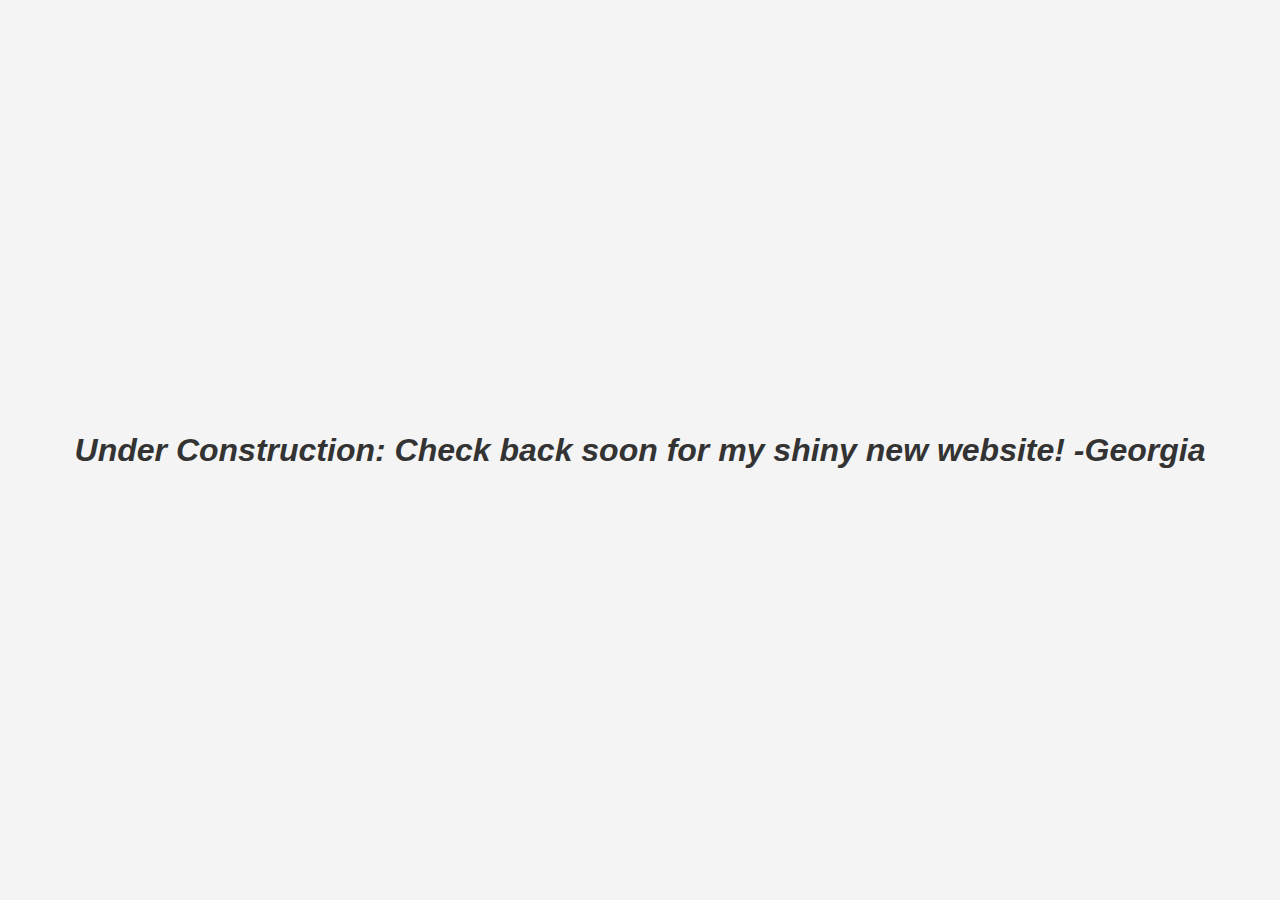
==== index.html @ e943d67b "adding index" ====
<!DOCTYPE html>
<html lang="en">
<head>
    <meta charset="UTF-8">
    <meta name="viewport" content="width=device-width, initial-scale=1.0">
    <title>Vote for Georgia</title>
    <style>
        body {
            display: flex;
            justify-content: center;
            align-items: center;
            height: 100vh;
            margin: 0;
            font-family: Arial, sans-serif;
            background-color: #f4f4f4;
            color: #333;
        }
        h1 {
            font-size: 2rem;
        }
    </style>
</head>
<body>
    <h1><em>Under Construction: Check back soon for my shiny new website! -Georgia</em></h1>
</body>
</html>
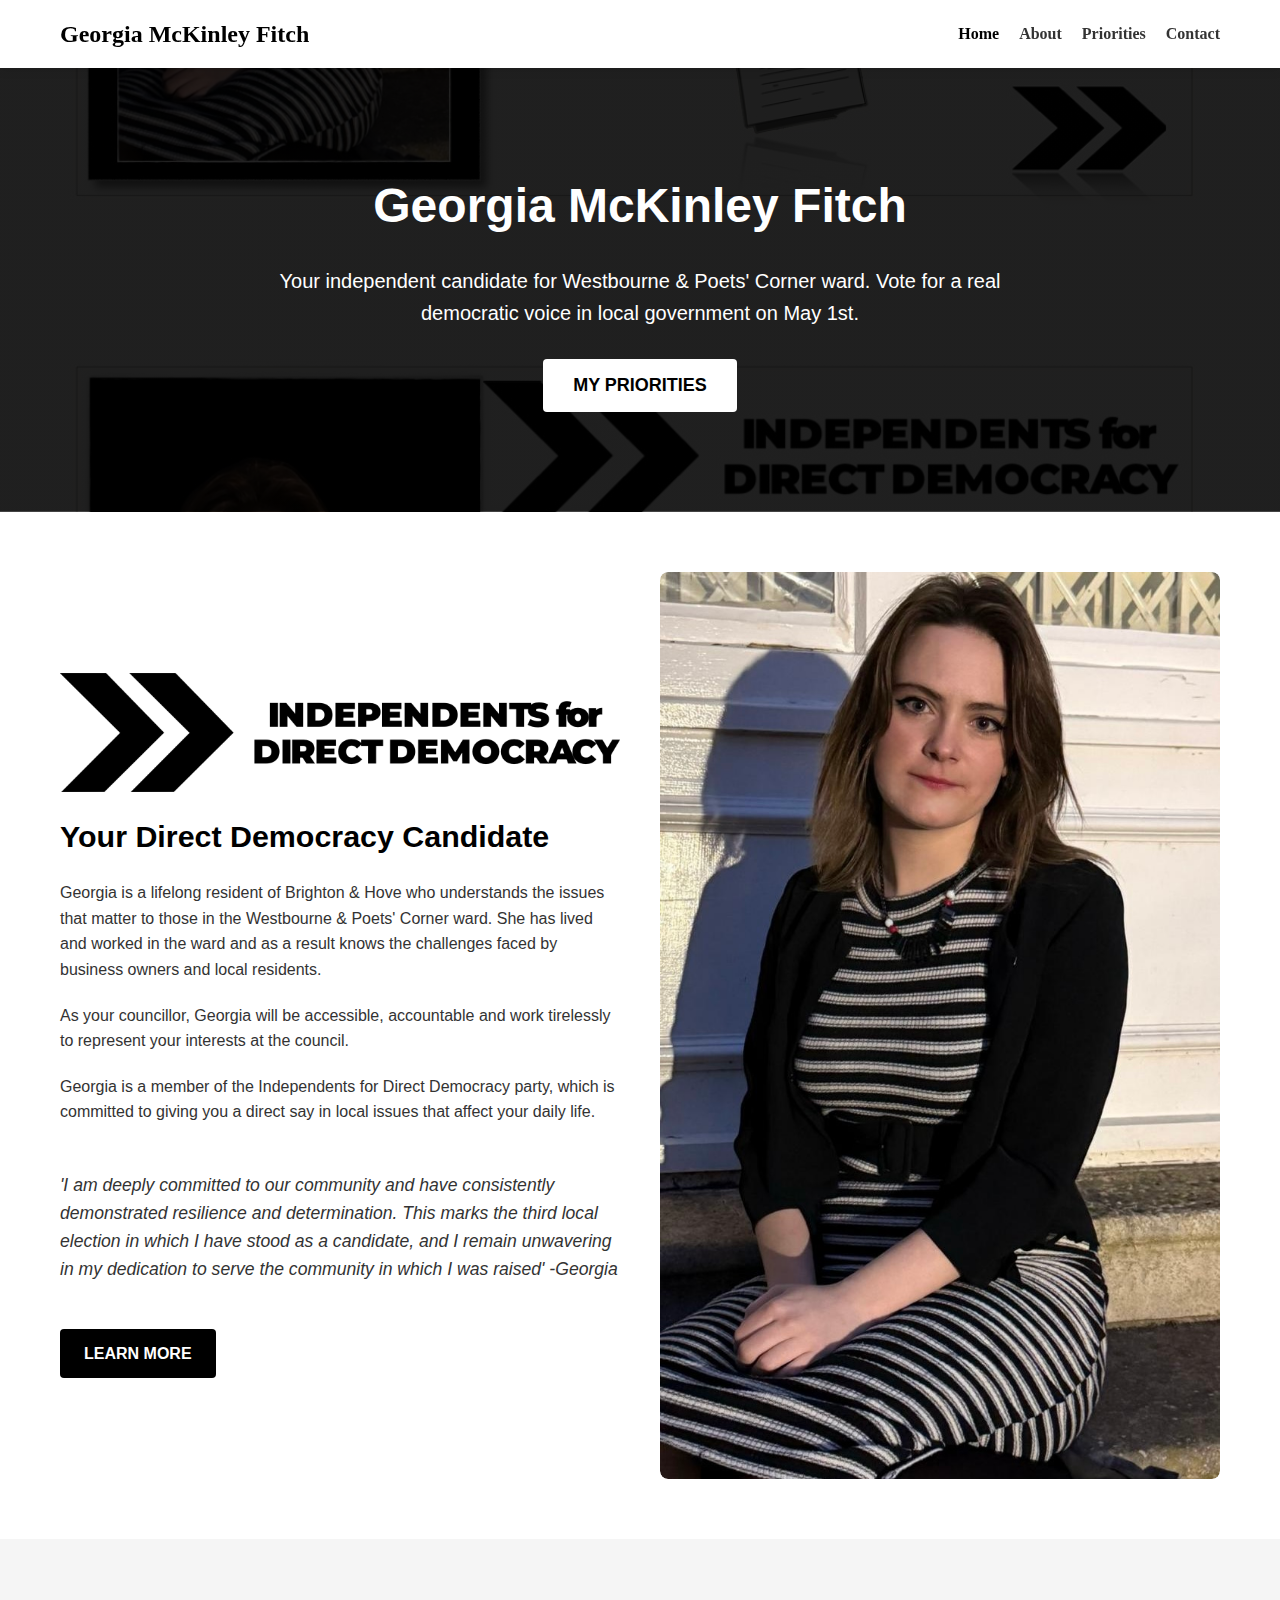
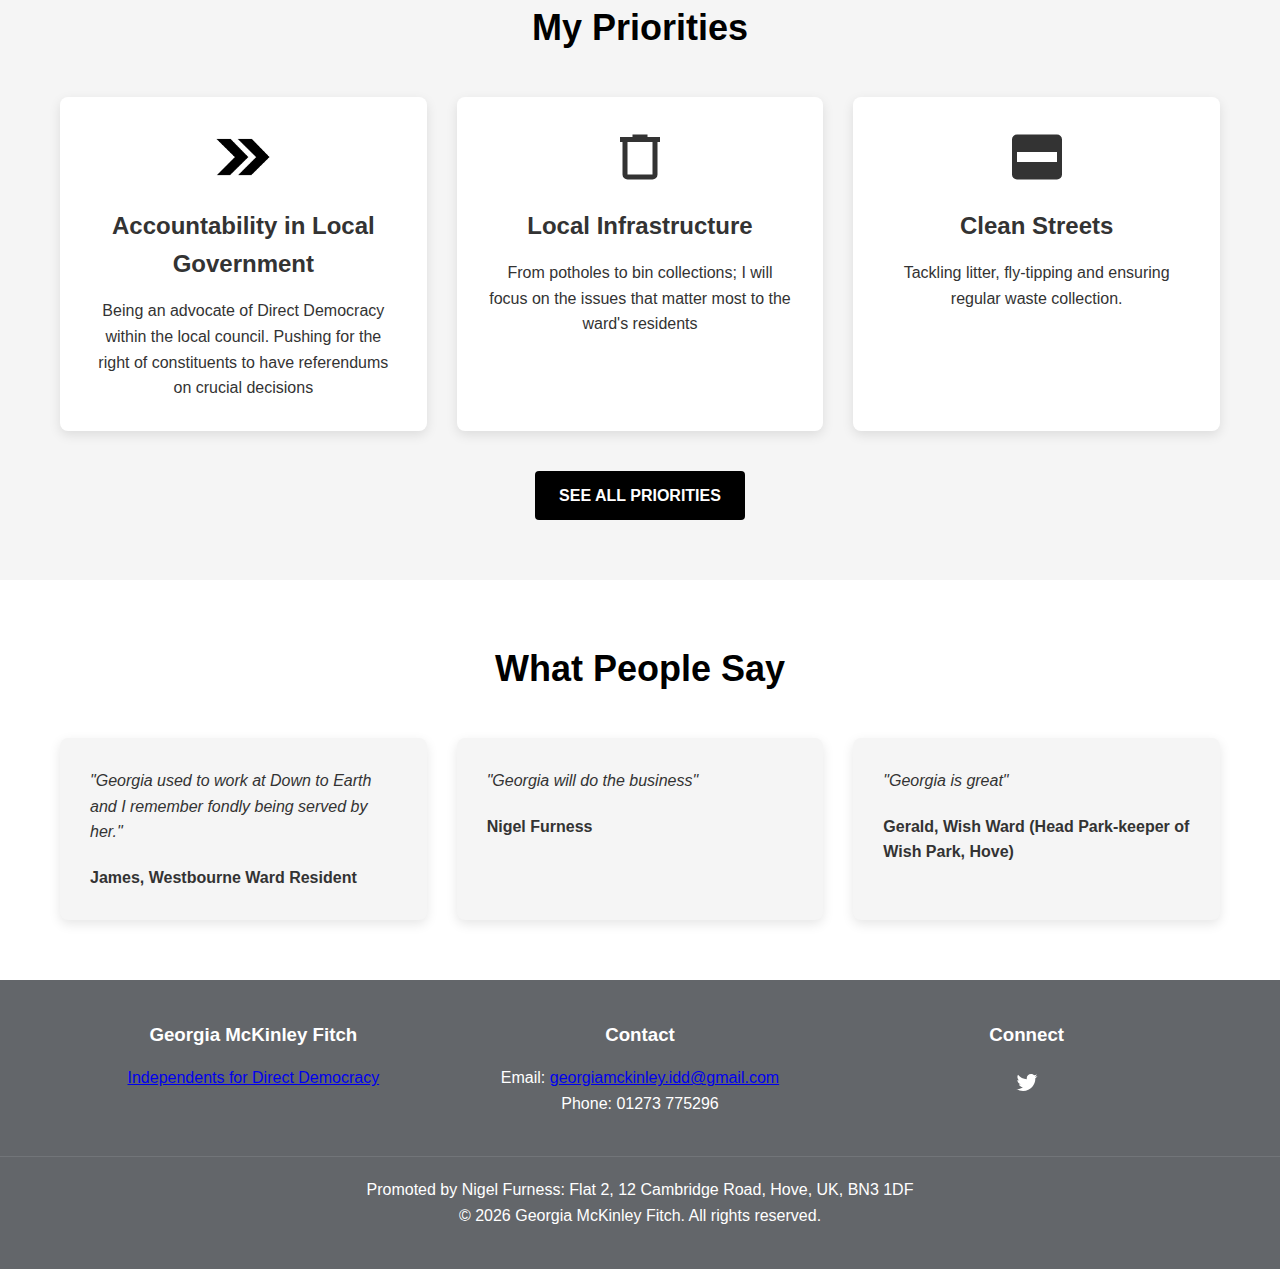
==== commit 294ba66d: "updates" ====
--- a/index.html
+++ b/index.html
@@ -1,26 +1,185 @@
-<!DOCTYPE html>
 <html lang="en">
 <head>
-    <meta charset="UTF-8">
-    <meta name="viewport" content="width=device-width, initial-scale=1.0">
-    <title>Vote for Georgia</title>
-    <style>
-        body {
-            display: flex;
-            justify-content: center;
-            align-items: center;
-            height: 100vh;
-            margin: 0;
-            font-family: Arial, sans-serif;
-            background-color: #f4f4f4;
-            color: #333;
-        }
-        h1 {
-            font-size: 2rem;
-        }
-    </style>
+  <meta charset="UTF-8">
+  <meta name="viewport" content="width=device-width, initial-scale=1.0">
+  <title>Georgia McKinley Fitch | Independents for Direct Democracy</title>
+  <link rel="icon" type="image/png" href="chevrons.png">
+  <link rel="stylesheet" href="styles.css">
+  <meta name="description" content="Georgia McKinley Fitch is your independent candidate for Westbourne & Poets' Corner ward. Learn about her priorities and vision for local government.">
+  <meta name="keywords" content="Georgia McKinley Fitch, Direct Democracy, Westbourne, Poets' Corner, local government, Brighton & Hove, independent candidate">
+  <meta name="author" content="Georgia McKinley Fitch">
+  <meta property="og:title" content="Georgia McKinley Fitch | Independents for Direct Democracy">
+  <meta property="og:description" content="Vote for Georgia McKinley Fitch, your independent candidate for Westbourne & Poets' Corner ward. Discover her priorities and commitment to direct democracy.">
+  <meta property="og:image" content="PHOTO-2025-03-27-20-12-29.jpg">
+  <meta property="og:url" content="https://www.voteforgeorgia.info">
+  <meta name="twitter:card" content="summary_large_image">
 </head>
 <body>
-    <h1><em>Under Construction: Check back soon for my shiny new website! -Georgia</em></h1>
+  <!-- Add overlay div for transition -->
+  <div class="page-transition-overlay"></div>
+  
+  <header>
+    <div class="container">
+      <nav class="navbar">
+        <a href="index.html" class="logo">Georgia McKinley Fitch</a>
+        
+        <button class="mobile-menu-btn" id="mobileMenuBtn">☰</button>
+        
+        <ul class="nav-links" id="navLinks">
+          <li><a href="index.html" class="active" aria-current="page">Home</a></li>
+          <li><a href="about.html" aria-label="Learn more about Georgia McKinley Fitch">About</a></li>
+          <li><a href="priorities.html" aria-label="View Georgia's priorities">Priorities</a></li>
+          <li><a href="contact.html" aria-label="Get in touch with Georgia">Contact</a></li>
+        </ul>
+      </nav>
+    </div>
+  </header>
+
+  <main>
+    <section class="hero">
+      <div class="container">
+        <h1>Georgia McKinley Fitch</h1>
+        <p>Your independent candidate for Westbourne & Poets' Corner ward. Vote for a real democratic voice in local government on May 1st.</p>
+        <a href="priorities.html" class="btn hero-btn">My Priorities</a>
+      </div>
+    </section>
+    
+    <section class="section">
+      <div class="container">
+      <div class="about-grid">
+        <div class="about-content">
+        <img src="4dd.webp" alt="4DD Logo" style="width: 100%; height: auto; margin-bottom: 20px;">
+        <h2 style="font-size: 1.9rem;">Your Direct Democracy Candidate</h2>
+            <p>Georgia is a lifelong resident of Brighton & Hove who understands the issues that matter to those in the Westbourne & Poets' Corner ward. She has lived and worked in the ward and as a result knows the challenges faced by business owners and local residents.</p>
+            <p>As your councillor, Georgia will be accessible, accountable and work tirelessly to represent your interests at the council.</p>
+            <p>Georgia is a member of the Independents for Direct Democracy party, which is committed to giving you a direct say in local issues that affect your daily life.</p>
+            <br>
+            <p style="font-size: 1.1rem; font-style: italic;">'I am deeply committed to our community and have consistently demonstrated resilience and determination. This marks the third local election in which I have stood as a candidate, and I remain unwavering in my dedication to serve the community in which I was raised' -Georgia</p>
+            <br>
+            <a href="about.html" class="btn">Learn More</a>
+          </div>
+          <div class="about-image">
+            <img src="PHOTO-2025-03-27-20-12-29.jpg" alt="Georgia McKinley Fitch sitting on steps outside a white building, wearing a black blazer over a black and white striped dress" style="width: 100%; height: auto; border-radius: 8px; box-shadow: 0 4px 12px rgba(0,0,0,0.1);">
+          </div>
+        </div>
+      </div>
+    </section>
+    
+    <section class="section priorities">
+      <div class="container">
+        <h2 class="text-center">My Priorities</h2>
+        <div class="priorities-grid">
+          <div class="priority-card">
+            <svg viewBox="0 0 24 24">
+                <image href="chevrons.png" width="24" height="24" />
+            </svg>
+            <h3>Accountability in Local Government</h3>
+            <p>Being an advocate of Direct Democracy within the local council. Pushing for the right of constituents to have referendums on crucial decisions</p>
+          </div>
+          
+          <div class="priority-card">
+            <svg viewBox="0 0 24 24">
+                <path fill="currentColor" d="M9,3V4H4V6H5V19A2,2 0 0,0 7,21H17A2,2 0 0,0 19,19V6H20V4H15V3H9M7,6H17V19H7V6Z" />
+            </svg>
+            <h3>Local Infrastructure</h3>
+            <p>From potholes to bin collections; I will focus on the issues that matter most to the ward's residents</p>
+          </div>
+          
+          <div class="priority-card">
+            <svg viewBox="0 0 24 24">
+                <path fill="currentColor" d="M20,14H4V10H20M20,3H4A2,2 0 0,0 2,5V19A2,2 0 0,0 4,21H20A2,2 0 0,0 22,19V5A2,2 0 0,0 20,3Z" />
+            </svg>
+            <h3>Clean Streets</h3>
+            <p>Tackling litter, fly-tipping and ensuring regular waste collection.</p>
+          </div>
+        </div>
+        <div class="text-center" style="margin-top: 40px;">
+          <a href="priorities.html" class="btn">See All Priorities</a>
+        </div>
+      </div>
+    </section>
+    
+    <section class="section testimonials">
+      <div class="container">
+        <h2 class="text-center">What People Say</h2>
+        <div class="testimonial-grid">
+          <div class="testimonial-card">
+            <p>"Georgia used to work at Down to Earth and I remember fondly being served by her."</p>
+            <div class="testimonial-author">James, Westbourne Ward Resident</div>
+          </div>
+          
+          <div class="testimonial-card">
+            <p>"Georgia will do the business"</p>
+            <div class="testimonial-author">Nigel Furness</div>
+          </div>
+          
+          <div class="testimonial-card">
+            <p>"Georgia is great"</p>
+            <div class="testimonial-author">Gerald, Wish Ward (Head Park-keeper of Wish Park, Hove)</div>
+          </div>
+        </div>
+      </div>
+    </section>
+  </main>
+
+  <footer>
+    <div class="footer-content">
+      <div class="footer-section">
+        <h3>Georgia McKinley Fitch</h3>
+        <p><a href="https://www.4dd.uk" target="_blank" rel="noopener noreferrer">Independents for Direct Democracy</a></p>
+      </div>
+      
+      <div class="footer-section">
+        <h3>Contact</h3>
+        <p>Email: <a href="mailto:georgiamckinley.idd@gmail.com">georgiamckinley.idd@gmail.com</a></p>
+        <p>Phone: 01273 775296</p>
+      </div>
+      
+      <div class="footer-section">
+        <h3>Connect</h3>
+        <div class="social-links">
+          <a href="https://x.com/georgiamfitch" aria-label="Twitter">
+            <svg viewBox="0 0 24 24" width="24" height="24">
+              <path fill="currentColor" d="M22.46,6C21.69,6.35 20.86,6.58 20,6.69C20.88,6.16 21.56,5.32 21.88,4.31C21.05,4.81 20.13,5.16 19.16,5.36C18.37,4.5 17.26,4 16,4C13.65,4 11.73,5.92 11.73,8.29C11.73,8.63 11.77,8.96 11.84,9.27C8.28,9.09 5.11,7.38 3,4.79C2.63,5.42 2.42,6.16 2.42,6.94C2.42,8.43 3.17,9.75 4.33,10.5C3.62,10.5 2.96,10.3 2.38,10C2.38,10 2.38,10 2.38,10.03C2.38,12.11 3.86,13.85 5.82,14.24C5.46,14.34 5.08,14.39 4.69,14.39C4.42,14.39 4.15,14.36 3.89,14.31C4.43,16 6,17.26 7.89,17.29C6.43,18.45 4.58,19.13 2.56,19.13C2.22,19.13 1.88,19.11 1.54,19.07C3.44,20.29 5.7,21 8.12,21C16,21 20.33,14.46 20.33,8.79C20.33,8.6 20.33,8.42 20.32,8.23C21.16,7.63 21.88,6.87 22.46,6Z"/>
+            </svg>
+          </a>
+        </div>
+      </div>
+    </div>
+    
+    <div class="footer-bottom">
+      <p>Promoted by Nigel Furness: Flat 2, 12 Cambridge Road, Hove, UK, BN3 1DF</p>
+      <p>&copy; <script>document.write(new Date().getFullYear())</script> Georgia McKinley Fitch. All rights reserved.</p>
+    </div>
+  </footer>
+
+  <script>
+    document.addEventListener('DOMContentLoaded', function() {
+      const links = document.querySelectorAll('a[href$=".html"]');
+      const overlay = document.querySelector('.page-transition-overlay');
+      const mainContent = document.querySelector('main');
+      
+      links.forEach(link => {
+        link.addEventListener('click', function(e) {
+          if (link.getAttribute('href') !== window.location.pathname.split('/').pop()) {
+            e.preventDefault();
+            const href = this.getAttribute('href');
+            
+            mainContent.classList.add('fade-out');
+            overlay.classList.add('active');
+            
+            setTimeout(() => {
+              window.location.href = href;
+            }, 300); 
+          }
+        });
+      });
+    });
+
+    document.getElementById('mobileMenuBtn').addEventListener('click', function() {
+      const navLinks = document.getElementById('navLinks');
+      navLinks.classList.toggle('show');
+    });
+  </script>
 </body>
 </html>--- a/styles.css
+++ b/styles.css
@@ -0,0 +1,405 @@
+:root {
+  --primary: #000; /* Changed to black */
+  --primary-dark: #333; /* Dark gray for hover effects */
+  --secondary: #63666a; /* Keep gray for footer background */
+  --light-gray: #f5f5f5; /* Keep light gray for contrast */
+  --white: #fff; /* Changed to white */
+  --black: #333; /* Dark gray for text */
+}
+
+* {
+  margin: 0;
+  padding: 0;
+  box-sizing: border-box;
+  font-family: 'Source Sans Pro', Helvetica, Arial, sans-serif;
+}
+
+body {
+  background-color: var(--white);
+  color: var(--black);
+  line-height: 1.6;
+  font-family: Georgia, serif; /* Added Georgia font */
+}
+
+.container {
+  width: 100%;
+  max-width: 1200px;
+  margin: 0 auto;
+  padding: 0 20px;
+}
+
+.btn {
+  display: inline-block;
+  background-color: var(--primary);
+  color: var(--white);
+  padding: 12px 24px;
+  border: none;
+  border-radius: 4px;
+  font-weight: bold;
+  text-transform: uppercase;
+  cursor: pointer;
+  transition: background-color 0.3s ease;
+  text-decoration: none;
+}
+
+.btn:hover {
+  background-color: var(--primary-dark);
+}
+
+.section {
+  padding: 60px 0;
+}
+
+.text-center {
+  text-align: center;
+}
+
+/* Navigation */
+header {
+  background-color: var(--white);
+  box-shadow: 0 2px 10px rgba(0, 0, 0, 0.1);
+  position: sticky;
+  top: 0;
+  z-index: 100;
+}
+
+.navbar {
+  display: flex;
+  justify-content: space-between;
+  align-items: center;
+  padding: 15px 0;
+}
+
+.logo {
+  font-size: 24px;
+  font-weight: bold;
+  color: var(--primary);
+  text-decoration: none;
+  font-family: Georgia, serif; /* Added Georgia font */
+}
+
+.nav-links {
+  display: flex;
+  list-style: none;
+}
+
+.nav-links li {
+  margin-left: 20px;
+}
+
+.nav-links a {
+  text-decoration: none;
+  color: var(--black);
+  font-weight: 600;
+  transition: color 0.3s ease;
+  font-family: Georgia, serif; /* Added Georgia font */
+}
+
+.nav-links a:hover,
+.nav-links a.active {
+  color: var(--primary);
+}
+
+.mobile-menu-btn {
+  display: none;
+  background: none;
+  border: none;
+  font-size: 24px;
+  cursor: pointer;
+  color: var(--black);
+}
+
+/* Hero Section */
+.hero {
+  background-color: var(--primary);
+  color: var(--white);
+  padding: 100px 0;
+  text-align: center;
+  background-image: linear-gradient(rgba(0, 0, 0, 0.85), rgba(0, 0, 0, 0.85)), url('IMG_0081.jpeg'); /* Changed to black with image */
+  background-size: cover;
+  background-position: center;
+}
+
+.hero h1 {
+  font-size: 48px;
+  margin-bottom: 20px;
+}
+
+.hero p {
+  font-size: 20px;
+  margin-bottom: 30px;
+  max-width: 800px;
+  margin-left: auto;
+  margin-right: auto;
+}
+
+.hero-btn {
+  background-color: var(--white);
+  color: var(--primary);
+  padding: 12px 30px;
+  font-size: 18px;
+}
+
+.hero-btn:hover {
+  background-color: var(--light-gray);
+}
+
+/* About Section */
+.about-grid {
+  display: grid;
+  grid-template-columns: 1fr 1fr;
+  gap: 40px;
+  align-items: center;
+  font-family: Georgia, serif; /* Added Georgia font */
+}
+
+.about-content h2 {
+  font-size: 36px;
+  margin-bottom: 20px;
+  color: var(--primary);
+}
+
+.about-content p {
+  margin-bottom: 20px;
+}
+
+.about-image {
+  position: relative;
+  overflow: hidden;
+  border-radius: 8px;
+  transition: transform 0.3s ease;
+}
+
+.about-image:hover {
+  transform: scale(1.02);
+}
+
+/* Priorities Section */
+.priorities {
+  background-color: var(--light-gray);
+}
+
+.priorities h2 {
+  font-size: 36px;
+  margin-bottom: 40px;
+  color: var(--primary);
+}
+
+.priorities-grid {
+  display: grid;
+  grid-template-columns: repeat(auto-fit, minmax(300px, 1fr));
+  gap: 30px;
+}
+
+.priority-card {
+  background-color: var(--white);
+  padding: 30px;
+  border-radius: 8px;
+  box-shadow: 0 4px 12px rgba(0, 0, 0, 0.1);
+  text-align: center;
+}
+
+.priority-card svg {
+  width: 60px;
+  height: 60px;
+  margin-bottom: 20px;
+  fill: var(--primary);
+}
+
+.priority-card h3 {
+  font-size: 24px;
+  margin-bottom: 15px;
+}
+
+/* Testimonials */
+.testimonials h2 {
+  font-size: 36px;
+  margin-bottom: 40px;
+  color: var(--primary);
+}
+
+.testimonial-grid {
+  display: grid;
+  grid-template-columns: repeat(auto-fit, minmax(300px, 1fr));
+  gap: 30px;
+}
+
+.testimonial-card {
+  background-color: var(--light-gray);
+  padding: 30px;
+  border-radius: 8px;
+  box-shadow: 0 4px 12px rgba(0, 0, 0, 0.1);
+}
+
+.testimonial-card p {
+  font-style: italic;
+  margin-bottom: 20px;
+}
+
+.testimonial-author {
+  font-weight: bold;
+}
+
+/* Contact Section */
+.contact {
+  background-color: var(--light-gray);
+}
+
+.contact h2 {
+  font-size: 36px;
+  margin-bottom: 40px;
+  color: var(--primary);
+}
+
+.contact-form {
+  max-width: 600px;
+  margin: 0 auto;
+}
+
+.form-group {
+  margin-bottom: 20px;
+}
+
+.form-group label {
+  display: block;
+  margin-bottom: 8px;
+  font-weight: 600;
+}
+
+.form-group input,
+.form-group textarea {
+  width: 100%;
+  padding: 12px;
+  border: 1px solid #ddd;
+  border-radius: 4px;
+  font-size: 16px;
+}
+
+.form-group textarea {
+  min-height: 150px;
+  resize: vertical;
+}
+
+/* Footer */
+footer {
+  background-color: var(--secondary);
+  color: var(--white);
+  padding: 40px 0;
+  text-align: center;
+}
+
+.footer-content {
+  display: flex;
+  justify-content: space-between;
+  flex-wrap: wrap;
+  max-width: 1200px;
+  margin: 0 auto;
+  padding: 0 20px;
+}
+
+.footer-section {
+  flex: 1;
+  min-width: 250px;
+  margin-bottom: 20px;
+}
+
+.footer-section h3 {
+  margin-bottom: 15px;
+}
+
+.social-links {
+  display: flex;
+  justify-content: center;
+  gap: 15px;
+  margin-top: 20px;
+}
+
+.social-links a {
+  color: var(--white);
+  font-size: 20px;
+  transition: color 0.3s ease;
+}
+
+.social-links a:hover {
+  color: var(--primary);
+}
+
+.footer-bottom {
+  margin-top: 20px;
+  padding-top: 20px;
+  border-top: 1px solid rgba(255, 255, 255, 0.1);
+}
+
+/* Add page transition styles */
+.page-transition-overlay {
+  position: fixed;
+  top: 0;
+  left: 0;
+  width: 100%;
+  height: 100%;
+  background-color: var(--primary);
+  opacity: 0;
+  pointer-events: none;
+  z-index: 1000;
+  transition: opacity 0.3s ease-in-out;
+}
+
+.page-transition-overlay.active {
+  opacity: 1;
+}
+
+main {
+  opacity: 1;
+  transition: opacity 0.3s ease-in-out;
+}
+
+main.fade-out {
+  opacity: 0;
+}
+
+/* Media Queries */
+@media (max-width: 768px) {
+  .about-grid {
+    grid-template-columns: 1fr;
+  }
+  
+  .about-image {
+    order: -1;
+  }
+  
+  .nav-links {
+    display: none;
+    flex-direction: column;
+    position: absolute;
+    top: 70px;
+    left: 0;
+    right: 0;
+    background-color: var(--white);
+    box-shadow: 0 10px 10px rgba(0, 0, 0, 0.1);
+    padding: 20px;
+  }
+  
+  .nav-links.show {
+    display: flex;
+  }
+  
+  .nav-links li {
+    margin: 10px 0;
+  }
+  
+  .mobile-menu-btn {
+    display: block;
+  }
+  
+  .hero {
+    padding: 60px 0;
+  }
+  
+  .hero h1 {
+    font-size: 36px;
+  }
+  
+  .hero p {
+    font-size: 18px;
+  }
+}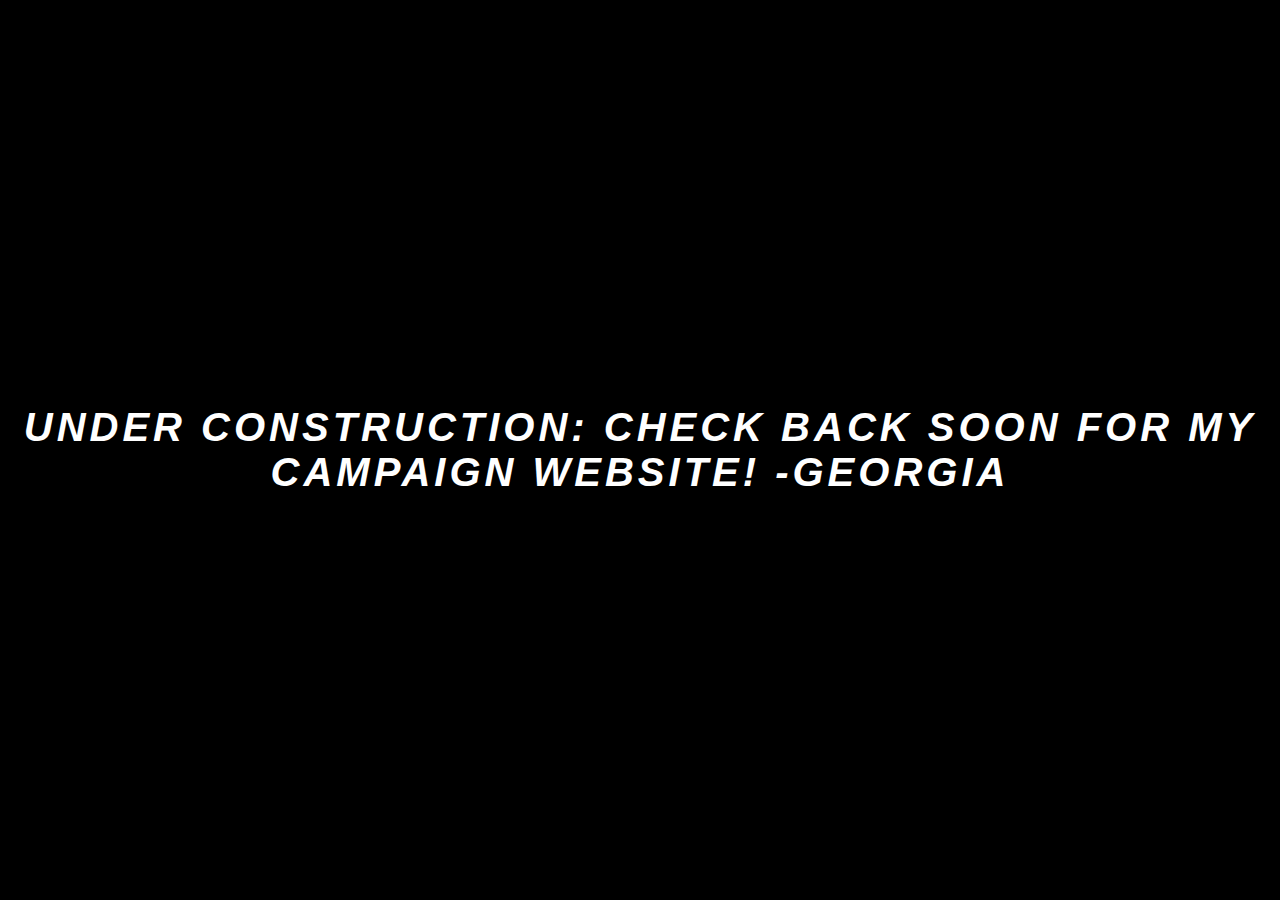
==== commit 7ca83510: "updates" ====
--- a/index.html
+++ b/index.html
@@ -1,185 +1,30 @@
+<!DOCTYPE html>
 <html lang="en">
 <head>
-  <meta charset="UTF-8">
-  <meta name="viewport" content="width=device-width, initial-scale=1.0">
-  <title>Georgia McKinley Fitch | Independents for Direct Democracy</title>
-  <link rel="icon" type="image/png" href="chevrons.png">
-  <link rel="stylesheet" href="styles.css">
-  <meta name="description" content="Georgia McKinley Fitch is your independent candidate for Westbourne & Poets' Corner ward. Learn about her priorities and vision for local government.">
-  <meta name="keywords" content="Georgia McKinley Fitch, Direct Democracy, Westbourne, Poets' Corner, local government, Brighton & Hove, independent candidate">
-  <meta name="author" content="Georgia McKinley Fitch">
-  <meta property="og:title" content="Georgia McKinley Fitch | Independents for Direct Democracy">
-  <meta property="og:description" content="Vote for Georgia McKinley Fitch, your independent candidate for Westbourne & Poets' Corner ward. Discover her priorities and commitment to direct democracy.">
-  <meta property="og:image" content="PHOTO-2025-03-27-20-12-29.jpg">
-  <meta property="og:url" content="https://www.voteforgeorgia.info">
-  <meta name="twitter:card" content="summary_large_image">
+    <meta charset="UTF-8">
+    <meta name="viewport" content="width=device-width, initial-scale=1.0">
+    <title>Vote for Georgia</title>
+    <style>
+        body {
+            display: flex;
+            justify-content: center;
+            align-items: center;
+            height: 100vh;
+            margin: 0;
+            font-family: sans-serif;
+            background-color: #000;
+            color: #fff;
+        }
+        h1 {
+            font-size: 2.5rem;
+            font-weight: bold;
+            text-align: center;
+            text-transform: uppercase;
+            letter-spacing: 0.1em;
+        }
+    </style>
 </head>
 <body>
-  <!-- Add overlay div for transition -->
-  <div class="page-transition-overlay"></div>
-  
-  <header>
-    <div class="container">
-      <nav class="navbar">
-        <a href="index.html" class="logo">Georgia McKinley Fitch</a>
-        
-        <button class="mobile-menu-btn" id="mobileMenuBtn">☰</button>
-        
-        <ul class="nav-links" id="navLinks">
-          <li><a href="index.html" class="active" aria-current="page">Home</a></li>
-          <li><a href="about.html" aria-label="Learn more about Georgia McKinley Fitch">About</a></li>
-          <li><a href="priorities.html" aria-label="View Georgia's priorities">Priorities</a></li>
-          <li><a href="contact.html" aria-label="Get in touch with Georgia">Contact</a></li>
-        </ul>
-      </nav>
-    </div>
-  </header>
-
-  <main>
-    <section class="hero">
-      <div class="container">
-        <h1>Georgia McKinley Fitch</h1>
-        <p>Your independent candidate for Westbourne & Poets' Corner ward. Vote for a real democratic voice in local government on May 1st.</p>
-        <a href="priorities.html" class="btn hero-btn">My Priorities</a>
-      </div>
-    </section>
-    
-    <section class="section">
-      <div class="container">
-      <div class="about-grid">
-        <div class="about-content">
-        <img src="4dd.webp" alt="4DD Logo" style="width: 100%; height: auto; margin-bottom: 20px;">
-        <h2 style="font-size: 1.9rem;">Your Direct Democracy Candidate</h2>
-            <p>Georgia is a lifelong resident of Brighton & Hove who understands the issues that matter to those in the Westbourne & Poets' Corner ward. She has lived and worked in the ward and as a result knows the challenges faced by business owners and local residents.</p>
-            <p>As your councillor, Georgia will be accessible, accountable and work tirelessly to represent your interests at the council.</p>
-            <p>Georgia is a member of the Independents for Direct Democracy party, which is committed to giving you a direct say in local issues that affect your daily life.</p>
-            <br>
-            <p style="font-size: 1.1rem; font-style: italic;">'I am deeply committed to our community and have consistently demonstrated resilience and determination. This marks the third local election in which I have stood as a candidate, and I remain unwavering in my dedication to serve the community in which I was raised' -Georgia</p>
-            <br>
-            <a href="about.html" class="btn">Learn More</a>
-          </div>
-          <div class="about-image">
-            <img src="PHOTO-2025-03-27-20-12-29.jpg" alt="Georgia McKinley Fitch sitting on steps outside a white building, wearing a black blazer over a black and white striped dress" style="width: 100%; height: auto; border-radius: 8px; box-shadow: 0 4px 12px rgba(0,0,0,0.1);">
-          </div>
-        </div>
-      </div>
-    </section>
-    
-    <section class="section priorities">
-      <div class="container">
-        <h2 class="text-center">My Priorities</h2>
-        <div class="priorities-grid">
-          <div class="priority-card">
-            <svg viewBox="0 0 24 24">
-                <image href="chevrons.png" width="24" height="24" />
-            </svg>
-            <h3>Accountability in Local Government</h3>
-            <p>Being an advocate of Direct Democracy within the local council. Pushing for the right of constituents to have referendums on crucial decisions</p>
-          </div>
-          
-          <div class="priority-card">
-            <svg viewBox="0 0 24 24">
-                <path fill="currentColor" d="M9,3V4H4V6H5V19A2,2 0 0,0 7,21H17A2,2 0 0,0 19,19V6H20V4H15V3H9M7,6H17V19H7V6Z" />
-            </svg>
-            <h3>Local Infrastructure</h3>
-            <p>From potholes to bin collections; I will focus on the issues that matter most to the ward's residents</p>
-          </div>
-          
-          <div class="priority-card">
-            <svg viewBox="0 0 24 24">
-                <path fill="currentColor" d="M20,14H4V10H20M20,3H4A2,2 0 0,0 2,5V19A2,2 0 0,0 4,21H20A2,2 0 0,0 22,19V5A2,2 0 0,0 20,3Z" />
-            </svg>
-            <h3>Clean Streets</h3>
-            <p>Tackling litter, fly-tipping and ensuring regular waste collection.</p>
-          </div>
-        </div>
-        <div class="text-center" style="margin-top: 40px;">
-          <a href="priorities.html" class="btn">See All Priorities</a>
-        </div>
-      </div>
-    </section>
-    
-    <section class="section testimonials">
-      <div class="container">
-        <h2 class="text-center">What People Say</h2>
-        <div class="testimonial-grid">
-          <div class="testimonial-card">
-            <p>"Georgia used to work at Down to Earth and I remember fondly being served by her."</p>
-            <div class="testimonial-author">James, Westbourne Ward Resident</div>
-          </div>
-          
-          <div class="testimonial-card">
-            <p>"Georgia will do the business"</p>
-            <div class="testimonial-author">Nigel Furness</div>
-          </div>
-          
-          <div class="testimonial-card">
-            <p>"Georgia is great"</p>
-            <div class="testimonial-author">Gerald, Wish Ward (Head Park-keeper of Wish Park, Hove)</div>
-          </div>
-        </div>
-      </div>
-    </section>
-  </main>
-
-  <footer>
-    <div class="footer-content">
-      <div class="footer-section">
-        <h3>Georgia McKinley Fitch</h3>
-        <p><a href="https://www.4dd.uk" target="_blank" rel="noopener noreferrer">Independents for Direct Democracy</a></p>
-      </div>
-      
-      <div class="footer-section">
-        <h3>Contact</h3>
-        <p>Email: <a href="mailto:georgiamckinley.idd@gmail.com">georgiamckinley.idd@gmail.com</a></p>
-        <p>Phone: 01273 775296</p>
-      </div>
-      
-      <div class="footer-section">
-        <h3>Connect</h3>
-        <div class="social-links">
-          <a href="https://x.com/georgiamfitch" aria-label="Twitter">
-            <svg viewBox="0 0 24 24" width="24" height="24">
-              <path fill="currentColor" d="M22.46,6C21.69,6.35 20.86,6.58 20,6.69C20.88,6.16 21.56,5.32 21.88,4.31C21.05,4.81 20.13,5.16 19.16,5.36C18.37,4.5 17.26,4 16,4C13.65,4 11.73,5.92 11.73,8.29C11.73,8.63 11.77,8.96 11.84,9.27C8.28,9.09 5.11,7.38 3,4.79C2.63,5.42 2.42,6.16 2.42,6.94C2.42,8.43 3.17,9.75 4.33,10.5C3.62,10.5 2.96,10.3 2.38,10C2.38,10 2.38,10 2.38,10.03C2.38,12.11 3.86,13.85 5.82,14.24C5.46,14.34 5.08,14.39 4.69,14.39C4.42,14.39 4.15,14.36 3.89,14.31C4.43,16 6,17.26 7.89,17.29C6.43,18.45 4.58,19.13 2.56,19.13C2.22,19.13 1.88,19.11 1.54,19.07C3.44,20.29 5.7,21 8.12,21C16,21 20.33,14.46 20.33,8.79C20.33,8.6 20.33,8.42 20.32,8.23C21.16,7.63 21.88,6.87 22.46,6Z"/>
-            </svg>
-          </a>
-        </div>
-      </div>
-    </div>
-    
-    <div class="footer-bottom">
-      <p>Promoted by Nigel Furness: Flat 2, 12 Cambridge Road, Hove, UK, BN3 1DF</p>
-      <p>&copy; <script>document.write(new Date().getFullYear())</script> Georgia McKinley Fitch. All rights reserved.</p>
-    </div>
-  </footer>
-
-  <script>
-    document.addEventListener('DOMContentLoaded', function() {
-      const links = document.querySelectorAll('a[href$=".html"]');
-      const overlay = document.querySelector('.page-transition-overlay');
-      const mainContent = document.querySelector('main');
-      
-      links.forEach(link => {
-        link.addEventListener('click', function(e) {
-          if (link.getAttribute('href') !== window.location.pathname.split('/').pop()) {
-            e.preventDefault();
-            const href = this.getAttribute('href');
-            
-            mainContent.classList.add('fade-out');
-            overlay.classList.add('active');
-            
-            setTimeout(() => {
-              window.location.href = href;
-            }, 300); 
-          }
-        });
-      });
-    });
-
-    document.getElementById('mobileMenuBtn').addEventListener('click', function() {
-      const navLinks = document.getElementById('navLinks');
-      navLinks.classList.toggle('show');
-    });
-  </script>
+    <h1><em>Under Construction: Check back soon for my campaign website! -Georgia</em></h1>
 </body>
-</html>+</html>
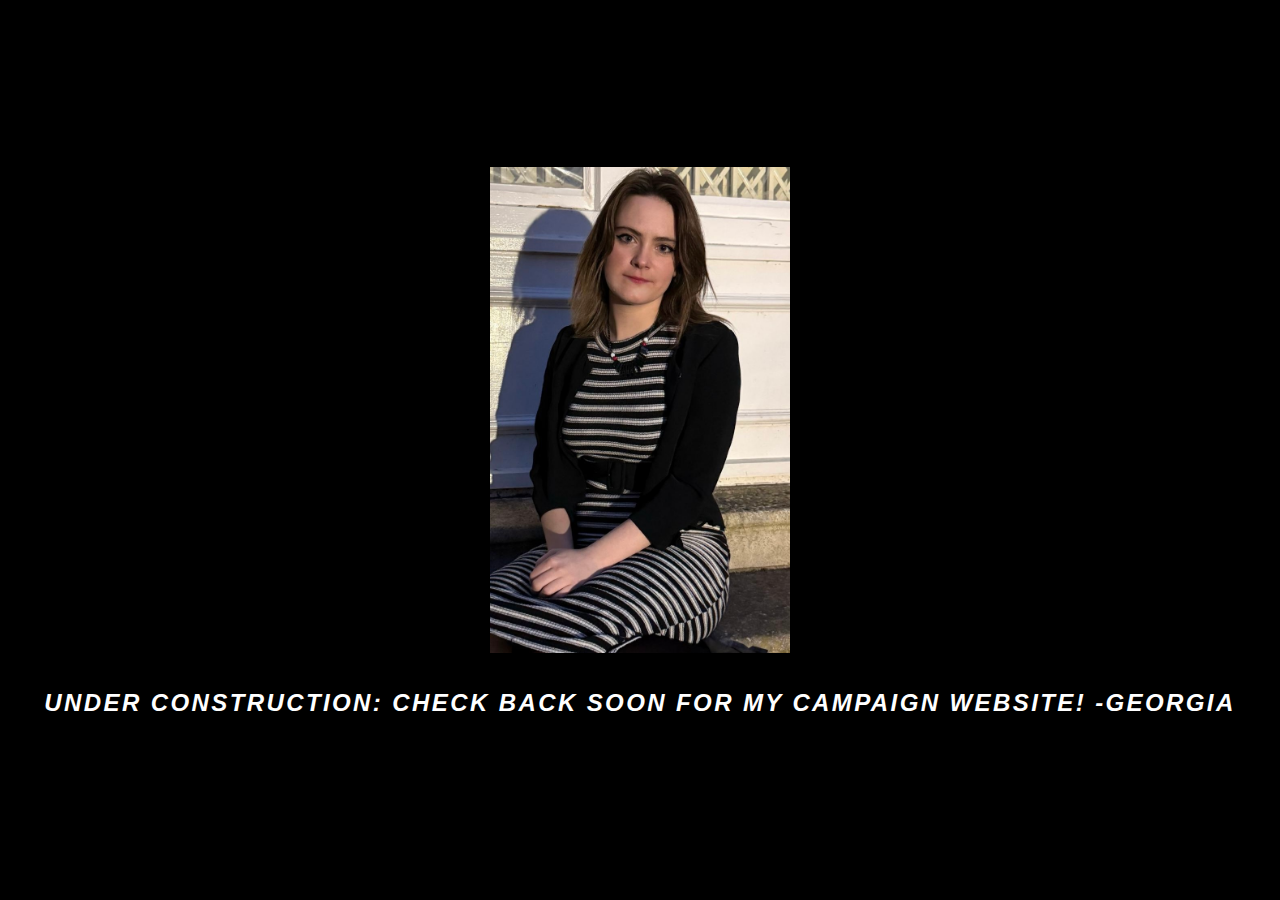
==== commit 6baffdfe: "updates" ====
--- a/index.html
+++ b/index.html
@@ -7,6 +7,7 @@
     <style>
         body {
             display: flex;
+            flex-direction: column;
             justify-content: center;
             align-items: center;
             height: 100vh;
@@ -16,7 +17,7 @@
             color: #fff;
         }
         h1 {
-            font-size: 2.5rem;
+            font-size: 1.5rem;
             font-weight: bold;
             text-align: center;
             text-transform: uppercase;
@@ -25,6 +26,7 @@
     </style>
 </head>
 <body>
+    <img src="PHOTO-2025-03-27-20-12-29.jpg" alt="PHOTO-2025-03-27-20-12-29" style="max-width: 300px; height: auto; margin-bottom: 20px;">
     <h1><em>Under Construction: Check back soon for my campaign website! -Georgia</em></h1>
 </body>
 </html>
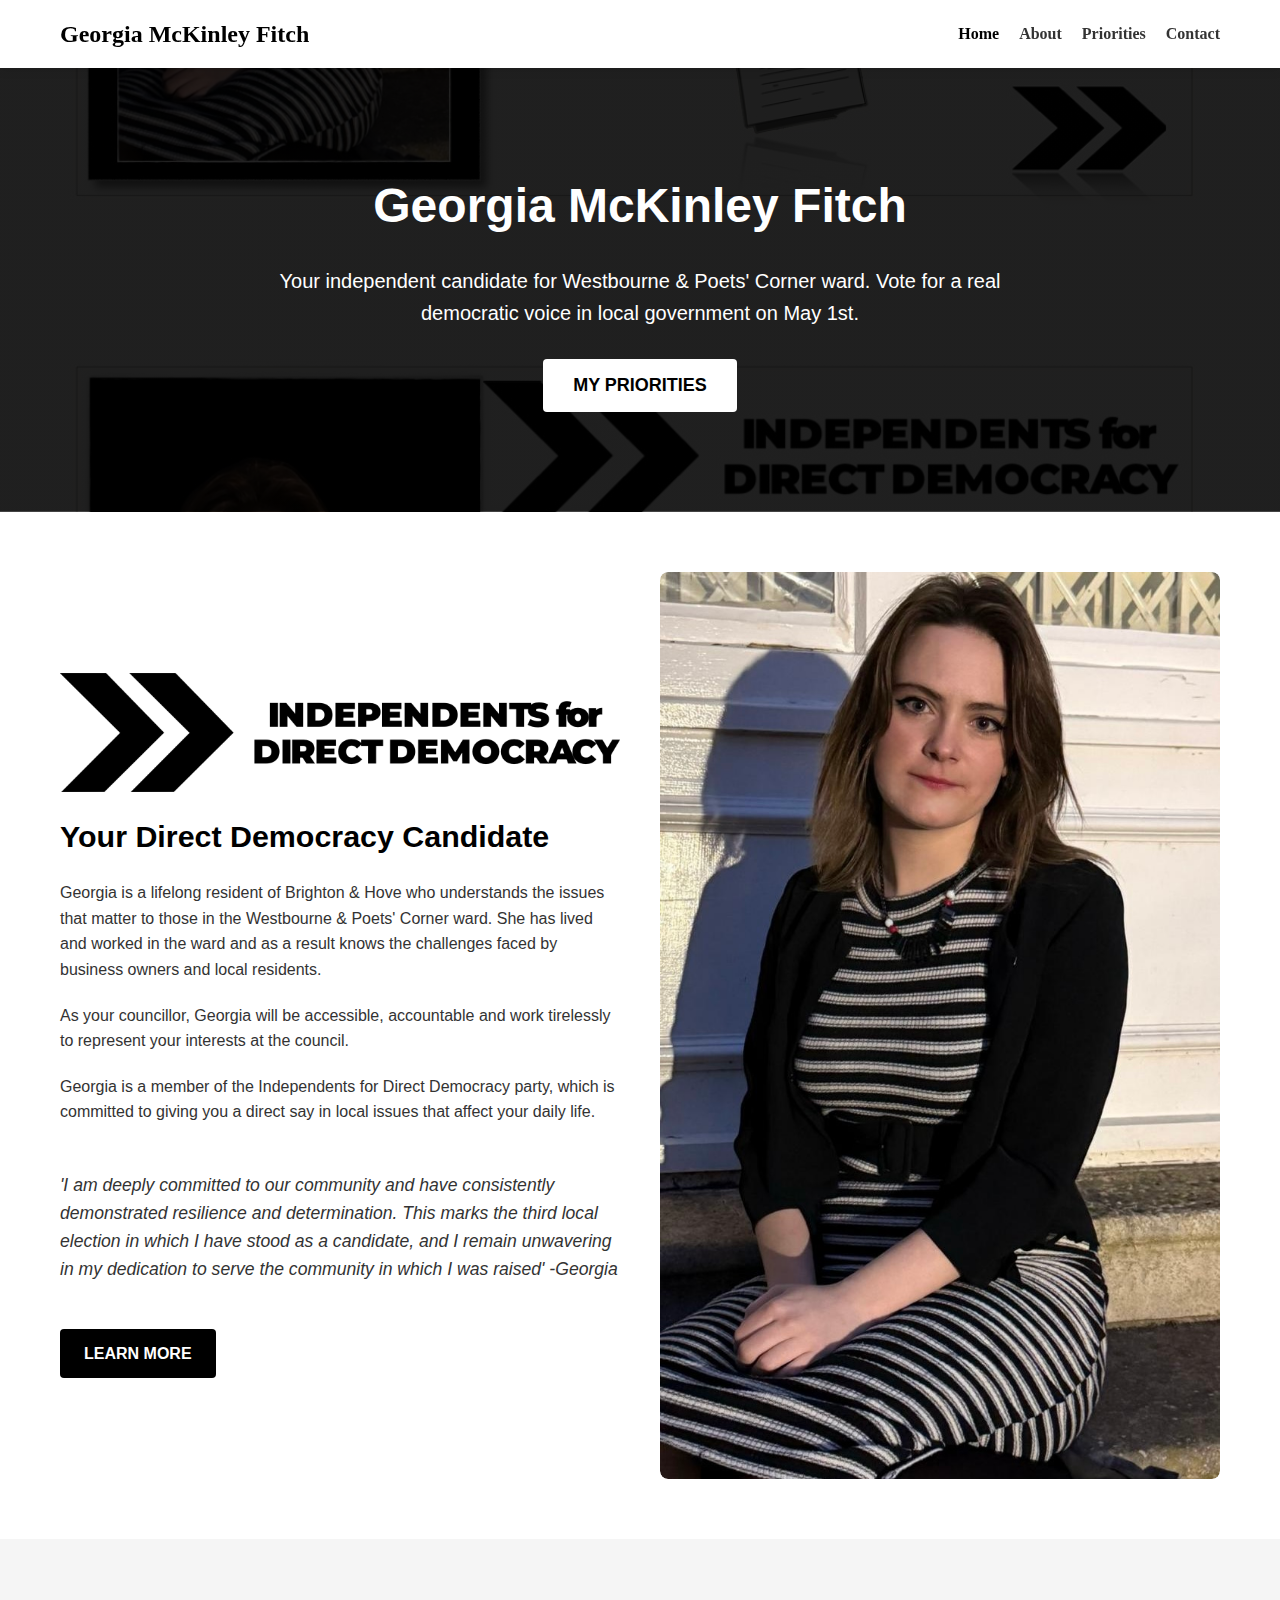
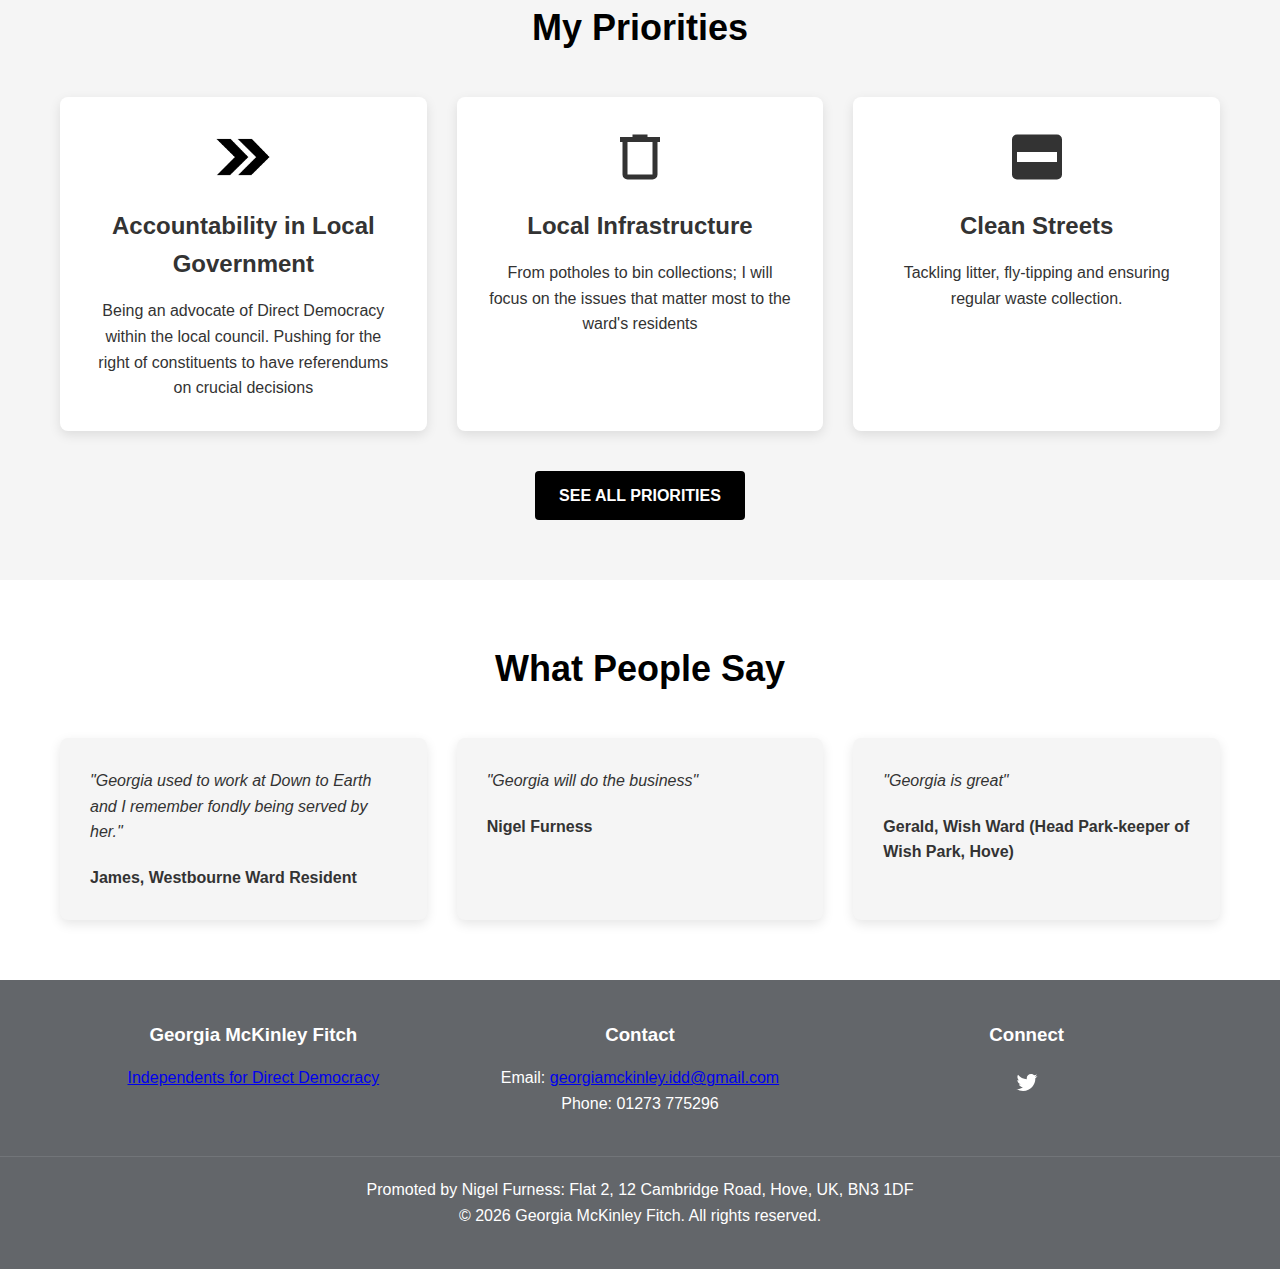
==== commit 55cd4591: "seo stuff" ====
--- a/index.html
+++ b/index.html
@@ -1,32 +1,202 @@
-<!DOCTYPE html>
 <html lang="en">
 <head>
-    <meta charset="UTF-8">
-    <meta name="viewport" content="width=device-width, initial-scale=1.0">
-    <title>Vote for Georgia</title>
-    <style>
-        body {
-            display: flex;
-            flex-direction: column;
-            justify-content: center;
-            align-items: center;
-            height: 100vh;
-            margin: 0;
-            font-family: sans-serif;
-            background-color: #000;
-            color: #fff;
-        }
-        h1 {
-            font-size: 1.5rem;
-            font-weight: bold;
-            text-align: center;
-            text-transform: uppercase;
-            letter-spacing: 0.1em;
-        }
-    </style>
+  <meta charset="UTF-8">
+  <meta name="viewport" content="width=device-width, initial-scale=1.0">
+  <title>Georgia McKinley Fitch | Independents for Direct Democracy</title>
+  <link rel="icon" type="image/png" href="chevrons.png">
+  <link rel="stylesheet" href="styles.css">
+  <meta name="description" content="Georgia McKinley Fitch is your independent candidate for Westbourne & Poets' Corner ward. Learn about her priorities and vision for local government.">
+  <meta name="keywords" content="Georgia McKinley Fitch, Direct Democracy, Westbourne, Poets' Corner, local government, Brighton & Hove, independent candidate">
+  <meta name="author" content="Georgia McKinley Fitch">
+  <meta property="og:title" content="Georgia McKinley Fitch | Independents for Direct Democracy">
+  <meta property="og:description" content="Vote for Georgia McKinley Fitch, your independent candidate for Westbourne & Poets' Corner ward. Discover her priorities and commitment to direct democracy.">
+  <meta property="og:image" content="PHOTO-2025-03-27-20-12-29.jpg">
+  <meta property="og:url" content="https://www.voteforgeorgia.info">
+  <meta name="twitter:card" content="summary_large_image">
+  <link rel="canonical" href="https://www.voteforgeorgia.info">
+  <script type="application/ld+json">
+    {
+      "@context": "https://schema.org",
+      "@type": "Person",
+      "name": "Georgia McKinley Fitch",
+      "url": "https://www.voteforgeorgia.info",
+      "image": "PHOTO-2025-03-27-20-12-29.jpg",
+      "jobTitle": "Independent Candidate",
+      "address": {
+        "@type": "PostalAddress",
+        "addressLocality": "Westbourne & Poets' Corner",
+        "addressRegion": "Hove",
+        "addressCountry": "UK"
+      }
+    }
+  </script>
 </head>
 <body>
-    <img src="PHOTO-2025-03-27-20-12-29.jpg" alt="PHOTO-2025-03-27-20-12-29" style="max-width: 300px; height: auto; margin-bottom: 20px;">
-    <h1><em>Under Construction: Check back soon for my campaign website! -Georgia</em></h1>
+  <!-- Add overlay div for transition -->
+  <div class="page-transition-overlay"></div>
+  
+  <header>
+    <div class="container">
+      <nav class="navbar">
+        <a href="index.html" class="logo">Georgia McKinley Fitch</a>
+        
+        <button class="mobile-menu-btn" id="mobileMenuBtn">☰</button>
+        
+        <ul class="nav-links" id="navLinks">
+          <li><a href="index.html" class="active" aria-current="page">Home</a></li>
+          <li><a href="about.html" aria-label="Learn more about Georgia McKinley Fitch">About</a></li>
+          <li><a href="priorities.html" aria-label="View Georgia's priorities">Priorities</a></li>
+          <li><a href="contact.html" aria-label="Get in touch with Georgia">Contact</a></li>
+        </ul>
+      </nav>
+    </div>
+  </header>
+
+  <main>
+    <section class="hero">
+      <div class="container">
+        <h1>Georgia McKinley Fitch</h1>
+        <p>Your independent candidate for Westbourne & Poets' Corner ward. Vote for a real democratic voice in local government on May 1st.</p>
+        <a href="priorities.html" class="btn hero-btn">My Priorities</a>
+      </div>
+    </section>
+    
+    <section class="section">
+      <div class="container">
+      <div class="about-grid">
+        <div class="about-content">
+        <img src="4dd.webp" alt="4DD Logo" style="width: 100%; height: auto; margin-bottom: 20px;">
+        <h2 style="font-size: 1.9rem;">Your Direct Democracy Candidate</h2>
+            <p>Georgia is a lifelong resident of Brighton & Hove who understands the issues that matter to those in the Westbourne & Poets' Corner ward. She has lived and worked in the ward and as a result knows the challenges faced by business owners and local residents.</p>
+            <p>As your councillor, Georgia will be accessible, accountable and work tirelessly to represent your interests at the council.</p>
+            <p>Georgia is a member of the Independents for Direct Democracy party, which is committed to giving you a direct say in local issues that affect your daily life.</p>
+            <br>
+            <p style="font-size: 1.1rem; font-style: italic;">'I am deeply committed to our community and have consistently demonstrated resilience and determination. This marks the third local election in which I have stood as a candidate, and I remain unwavering in my dedication to serve the community in which I was raised' -Georgia</p>
+            <br>
+            <a href="about.html" class="btn">Learn More</a>
+          </div>
+          <div class="about-image">
+            <img src="PHOTO-2025-03-27-20-12-29.jpg" alt="Campaign poster for Georgia McKinley Fitch" style="width: 100%; height: auto; border-radius: 8px; box-shadow: 0 4px 12px rgba(0,0,0,0.1);">
+          </div>
+        </div>
+      </div>
+    </section>
+    
+    <section class="section priorities">
+      <div class="container">
+        <h2 class="text-center">My Priorities</h2>
+        <div class="priorities-grid">
+          <div class="priority-card">
+            <svg viewBox="0 0 24 24">
+                <image href="chevrons.png" width="24" height="24" />
+            </svg>
+            <h3>Accountability in Local Government</h3>
+            <p>Being an advocate of Direct Democracy within the local council. Pushing for the right of constituents to have referendums on crucial decisions</p>
+          </div>
+          
+          <div class="priority-card">
+            <svg viewBox="0 0 24 24">
+                <path fill="currentColor" d="M9,3V4H4V6H5V19A2,2 0 0,0 7,21H17A2,2 0 0,0 19,19V6H20V4H15V3H9M7,6H17V19H7V6Z" />
+            </svg>
+            <h3>Local Infrastructure</h3>
+            <p>From potholes to bin collections; I will focus on the issues that matter most to the ward's residents</p>
+          </div>
+          
+          <div class="priority-card">
+            <svg viewBox="0 0 24 24">
+                <path fill="currentColor" d="M20,14H4V10H20M20,3H4A2,2 0 0,0 2,5V19A2,2 0 0,0 4,21H20A2,2 0 0,0 22,19V5A2,2 0 0,0 20,3Z" />
+            </svg>
+            <h3>Clean Streets</h3>
+            <p>Tackling litter, fly-tipping and ensuring regular waste collection.</p>
+          </div>
+        </div>
+        <div class="text-center" style="margin-top: 40px;">
+          <a href="priorities.html" class="btn">See All Priorities</a>
+        </div>
+      </div>
+    </section>
+    
+    <section class="section testimonials">
+      <div class="container">
+        <h2 class="text-center">What People Say</h2>
+        <div class="testimonial-grid">
+          <div class="testimonial-card">
+            <p>"Georgia used to work at Down to Earth and I remember fondly being served by her."</p>
+            <div class="testimonial-author">James, Westbourne Ward Resident</div>
+          </div>
+          
+          <div class="testimonial-card">
+            <p>"Georgia will do the business"</p>
+            <div class="testimonial-author">Nigel Furness</div>
+          </div>
+          
+          <div class="testimonial-card">
+            <p>"Georgia is great"</p>
+            <div class="testimonial-author">Gerald, Wish Ward (Head Park-keeper of Wish Park, Hove)</div>
+          </div>
+        </div>
+      </div>
+    </section>
+  </main>
+
+  <footer>
+    <div class="footer-content">
+      <div class="footer-section">
+        <h3>Georgia McKinley Fitch</h3>
+        <p><a href="https://www.4dd.uk" target="_blank" rel="noopener noreferrer">Independents for Direct Democracy</a></p>
+      </div>
+      
+      <div class="footer-section">
+        <h3>Contact</h3>
+        <p>Email: <a href="mailto:georgiamckinley.idd@gmail.com">georgiamckinley.idd@gmail.com</a></p>
+        <p>Phone: 01273 775296</p>
+      </div>
+      
+      <div class="footer-section">
+        <h3>Connect</h3>
+        <div class="social-links">
+          <a href="https://x.com/georgiamfitch" aria-label="Twitter">
+            <svg viewBox="0 0 24 24" width="24" height="24">
+              <path fill="currentColor" d="M22.46,6C21.69,6.35 20.86,6.58 20,6.69C20.88,6.16 21.56,5.32 21.88,4.31C21.05,4.81 20.13,5.16 19.16,5.36C18.37,4.5 17.26,4 16,4C13.65,4 11.73,5.92 11.73,8.29C11.73,8.63 11.77,8.96 11.84,9.27C8.28,9.09 5.11,7.38 3,4.79C2.63,5.42 2.42,6.16 2.42,6.94C2.42,8.43 3.17,9.75 4.33,10.5C3.62,10.5 2.96,10.3 2.38,10C2.38,10 2.38,10 2.38,10.03C2.38,12.11 3.86,13.85 5.82,14.24C5.46,14.34 5.08,14.39 4.69,14.39C4.42,14.39 4.15,14.36 3.89,14.31C4.43,16 6,17.26 7.89,17.29C6.43,18.45 4.58,19.13 2.56,19.13C2.22,19.13 1.88,19.11 1.54,19.07C3.44,20.29 5.7,21 8.12,21C16,21 20.33,14.46 20.33,8.79C20.33,8.6 20.33,8.42 20.32,8.23C21.16,7.63 21.88,6.87 22.46,6Z"/>
+            </svg>
+          </a>
+        </div>
+      </div>
+    </div>
+    
+    <div class="footer-bottom">
+      <p>Promoted by Nigel Furness: Flat 2, 12 Cambridge Road, Hove, UK, BN3 1DF</p>
+      <p>&copy; <script>document.write(new Date().getFullYear())</script> Georgia McKinley Fitch. All rights reserved.</p>
+    </div>
+  </footer>
+
+  <script>
+    document.addEventListener('DOMContentLoaded', function() {
+      const links = document.querySelectorAll('a[href$=".html"]');
+      const overlay = document.querySelector('.page-transition-overlay');
+      const mainContent = document.querySelector('main');
+      
+      links.forEach(link => {
+        link.addEventListener('click', function(e) {
+          if (link.getAttribute('href') !== window.location.pathname.split('/').pop()) {
+            e.preventDefault();
+            const href = this.getAttribute('href');
+            
+            mainContent.classList.add('fade-out');
+            overlay.classList.add('active');
+            
+            setTimeout(() => {
+              window.location.href = href;
+            }, 300); 
+          }
+        });
+      });
+    });
+
+    document.getElementById('mobileMenuBtn').addEventListener('click', function() {
+      const navLinks = document.getElementById('navLinks');
+      navLinks.classList.toggle('show');
+    });
+  </script>
 </body>
-</html>
+</html>--- a/styles.css
+++ b/styles.css
@@ -0,0 +1,405 @@
+:root {
+  --primary: #000; /* Changed to black */
+  --primary-dark: #333; /* Dark gray for hover effects */
+  --secondary: #63666a; /* Keep gray for footer background */
+  --light-gray: #f5f5f5; /* Keep light gray for contrast */
+  --white: #fff; /* Changed to white */
+  --black: #333; /* Dark gray for text */
+}
+
+* {
+  margin: 0;
+  padding: 0;
+  box-sizing: border-box;
+  font-family: 'Source Sans Pro', Helvetica, Arial, sans-serif;
+}
+
+body {
+  background-color: var(--white);
+  color: var(--black);
+  line-height: 1.6;
+  font-family: Georgia, serif; /* Added Georgia font */
+}
+
+.container {
+  width: 100%;
+  max-width: 1200px;
+  margin: 0 auto;
+  padding: 0 20px;
+}
+
+.btn {
+  display: inline-block;
+  background-color: var(--primary);
+  color: var(--white);
+  padding: 12px 24px;
+  border: none;
+  border-radius: 4px;
+  font-weight: bold;
+  text-transform: uppercase;
+  cursor: pointer;
+  transition: background-color 0.3s ease;
+  text-decoration: none;
+}
+
+.btn:hover {
+  background-color: var(--primary-dark);
+}
+
+.section {
+  padding: 60px 0;
+}
+
+.text-center {
+  text-align: center;
+}
+
+/* Navigation */
+header {
+  background-color: var(--white);
+  box-shadow: 0 2px 10px rgba(0, 0, 0, 0.1);
+  position: sticky;
+  top: 0;
+  z-index: 100;
+}
+
+.navbar {
+  display: flex;
+  justify-content: space-between;
+  align-items: center;
+  padding: 15px 0;
+}
+
+.logo {
+  font-size: 24px;
+  font-weight: bold;
+  color: var(--primary);
+  text-decoration: none;
+  font-family: Georgia, serif; /* Added Georgia font */
+}
+
+.nav-links {
+  display: flex;
+  list-style: none;
+}
+
+.nav-links li {
+  margin-left: 20px;
+}
+
+.nav-links a {
+  text-decoration: none;
+  color: var(--black);
+  font-weight: 600;
+  transition: color 0.3s ease;
+  font-family: Georgia, serif; /* Added Georgia font */
+}
+
+.nav-links a:hover,
+.nav-links a.active {
+  color: var(--primary);
+}
+
+.mobile-menu-btn {
+  display: none;
+  background: none;
+  border: none;
+  font-size: 24px;
+  cursor: pointer;
+  color: var(--black);
+}
+
+/* Hero Section */
+.hero {
+  background-color: var(--primary);
+  color: var(--white);
+  padding: 100px 0;
+  text-align: center;
+  background-image: linear-gradient(rgba(0, 0, 0, 0.85), rgba(0, 0, 0, 0.85)), url('IMG_0081.jpeg'); /* Changed to black with image */
+  background-size: cover;
+  background-position: center;
+}
+
+.hero h1 {
+  font-size: 48px;
+  margin-bottom: 20px;
+}
+
+.hero p {
+  font-size: 20px;
+  margin-bottom: 30px;
+  max-width: 800px;
+  margin-left: auto;
+  margin-right: auto;
+}
+
+.hero-btn {
+  background-color: var(--white);
+  color: var(--primary);
+  padding: 12px 30px;
+  font-size: 18px;
+}
+
+.hero-btn:hover {
+  background-color: var(--light-gray);
+}
+
+/* About Section */
+.about-grid {
+  display: grid;
+  grid-template-columns: 1fr 1fr;
+  gap: 40px;
+  align-items: center;
+  font-family: Georgia, serif; /* Added Georgia font */
+}
+
+.about-content h2 {
+  font-size: 36px;
+  margin-bottom: 20px;
+  color: var(--primary);
+}
+
+.about-content p {
+  margin-bottom: 20px;
+}
+
+.about-image {
+  position: relative;
+  overflow: hidden;
+  border-radius: 8px;
+  transition: transform 0.3s ease;
+}
+
+.about-image:hover {
+  transform: scale(1.02);
+}
+
+/* Priorities Section */
+.priorities {
+  background-color: var(--light-gray);
+}
+
+.priorities h2 {
+  font-size: 36px;
+  margin-bottom: 40px;
+  color: var(--primary);
+}
+
+.priorities-grid {
+  display: grid;
+  grid-template-columns: repeat(auto-fit, minmax(300px, 1fr));
+  gap: 30px;
+}
+
+.priority-card {
+  background-color: var(--white);
+  padding: 30px;
+  border-radius: 8px;
+  box-shadow: 0 4px 12px rgba(0, 0, 0, 0.1);
+  text-align: center;
+}
+
+.priority-card svg {
+  width: 60px;
+  height: 60px;
+  margin-bottom: 20px;
+  fill: var(--primary);
+}
+
+.priority-card h3 {
+  font-size: 24px;
+  margin-bottom: 15px;
+}
+
+/* Testimonials */
+.testimonials h2 {
+  font-size: 36px;
+  margin-bottom: 40px;
+  color: var(--primary);
+}
+
+.testimonial-grid {
+  display: grid;
+  grid-template-columns: repeat(auto-fit, minmax(300px, 1fr));
+  gap: 30px;
+}
+
+.testimonial-card {
+  background-color: var(--light-gray);
+  padding: 30px;
+  border-radius: 8px;
+  box-shadow: 0 4px 12px rgba(0, 0, 0, 0.1);
+}
+
+.testimonial-card p {
+  font-style: italic;
+  margin-bottom: 20px;
+}
+
+.testimonial-author {
+  font-weight: bold;
+}
+
+/* Contact Section */
+.contact {
+  background-color: var(--light-gray);
+}
+
+.contact h2 {
+  font-size: 36px;
+  margin-bottom: 40px;
+  color: var(--primary);
+}
+
+.contact-form {
+  max-width: 600px;
+  margin: 0 auto;
+}
+
+.form-group {
+  margin-bottom: 20px;
+}
+
+.form-group label {
+  display: block;
+  margin-bottom: 8px;
+  font-weight: 600;
+}
+
+.form-group input,
+.form-group textarea {
+  width: 100%;
+  padding: 12px;
+  border: 1px solid #ddd;
+  border-radius: 4px;
+  font-size: 16px;
+}
+
+.form-group textarea {
+  min-height: 150px;
+  resize: vertical;
+}
+
+/* Footer */
+footer {
+  background-color: var(--secondary);
+  color: var(--white);
+  padding: 40px 0;
+  text-align: center;
+}
+
+.footer-content {
+  display: flex;
+  justify-content: space-between;
+  flex-wrap: wrap;
+  max-width: 1200px;
+  margin: 0 auto;
+  padding: 0 20px;
+}
+
+.footer-section {
+  flex: 1;
+  min-width: 250px;
+  margin-bottom: 20px;
+}
+
+.footer-section h3 {
+  margin-bottom: 15px;
+}
+
+.social-links {
+  display: flex;
+  justify-content: center;
+  gap: 15px;
+  margin-top: 20px;
+}
+
+.social-links a {
+  color: var(--white);
+  font-size: 20px;
+  transition: color 0.3s ease;
+}
+
+.social-links a:hover {
+  color: var(--primary);
+}
+
+.footer-bottom {
+  margin-top: 20px;
+  padding-top: 20px;
+  border-top: 1px solid rgba(255, 255, 255, 0.1);
+}
+
+/* Add page transition styles */
+.page-transition-overlay {
+  position: fixed;
+  top: 0;
+  left: 0;
+  width: 100%;
+  height: 100%;
+  background-color: var(--primary);
+  opacity: 0;
+  pointer-events: none;
+  z-index: 1000;
+  transition: opacity 0.3s ease-in-out;
+}
+
+.page-transition-overlay.active {
+  opacity: 1;
+}
+
+main {
+  opacity: 1;
+  transition: opacity 0.3s ease-in-out;
+}
+
+main.fade-out {
+  opacity: 0;
+}
+
+/* Media Queries */
+@media (max-width: 768px) {
+  .about-grid {
+    grid-template-columns: 1fr;
+  }
+  
+  .about-image {
+    order: -1;
+  }
+  
+  .nav-links {
+    display: none;
+    flex-direction: column;
+    position: absolute;
+    top: 70px;
+    left: 0;
+    right: 0;
+    background-color: var(--white);
+    box-shadow: 0 10px 10px rgba(0, 0, 0, 0.1);
+    padding: 20px;
+  }
+  
+  .nav-links.show {
+    display: flex;
+  }
+  
+  .nav-links li {
+    margin: 10px 0;
+  }
+  
+  .mobile-menu-btn {
+    display: block;
+  }
+  
+  .hero {
+    padding: 60px 0;
+  }
+  
+  .hero h1 {
+    font-size: 36px;
+  }
+  
+  .hero p {
+    font-size: 18px;
+  }
+}